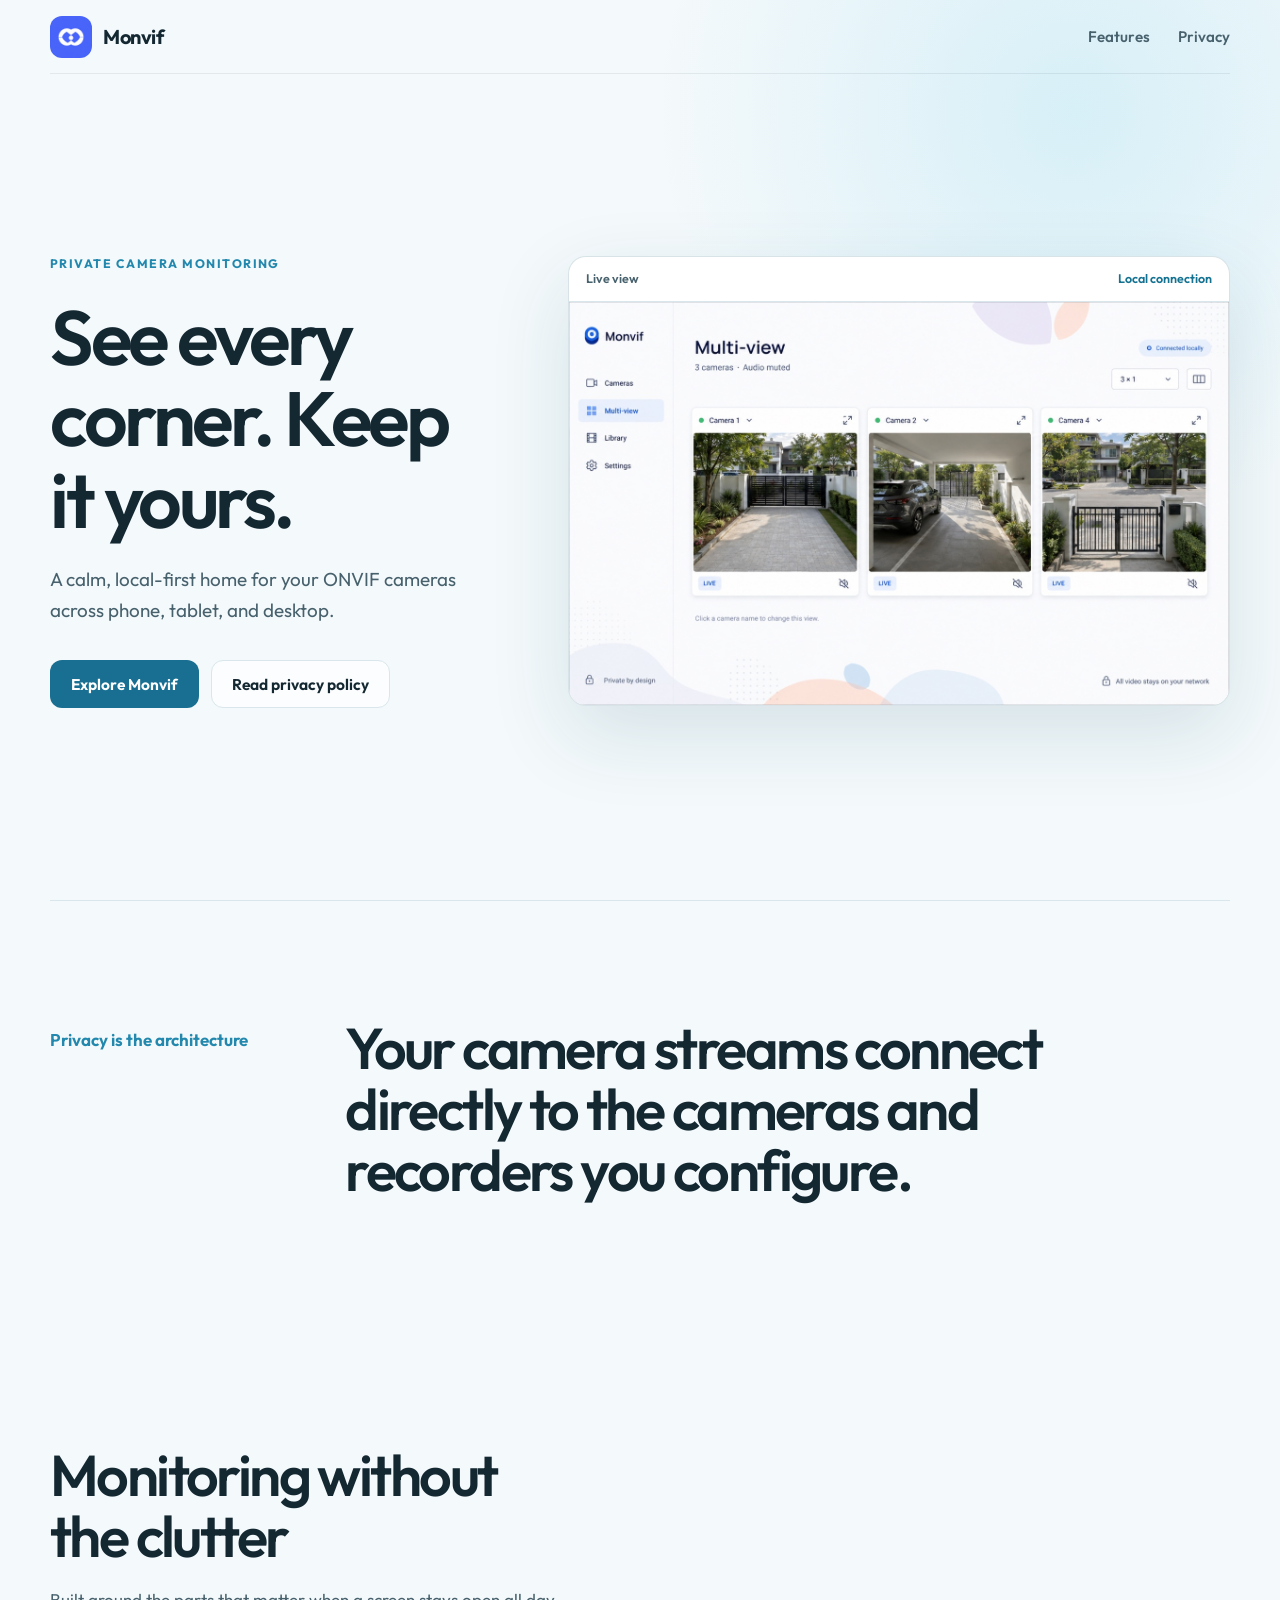
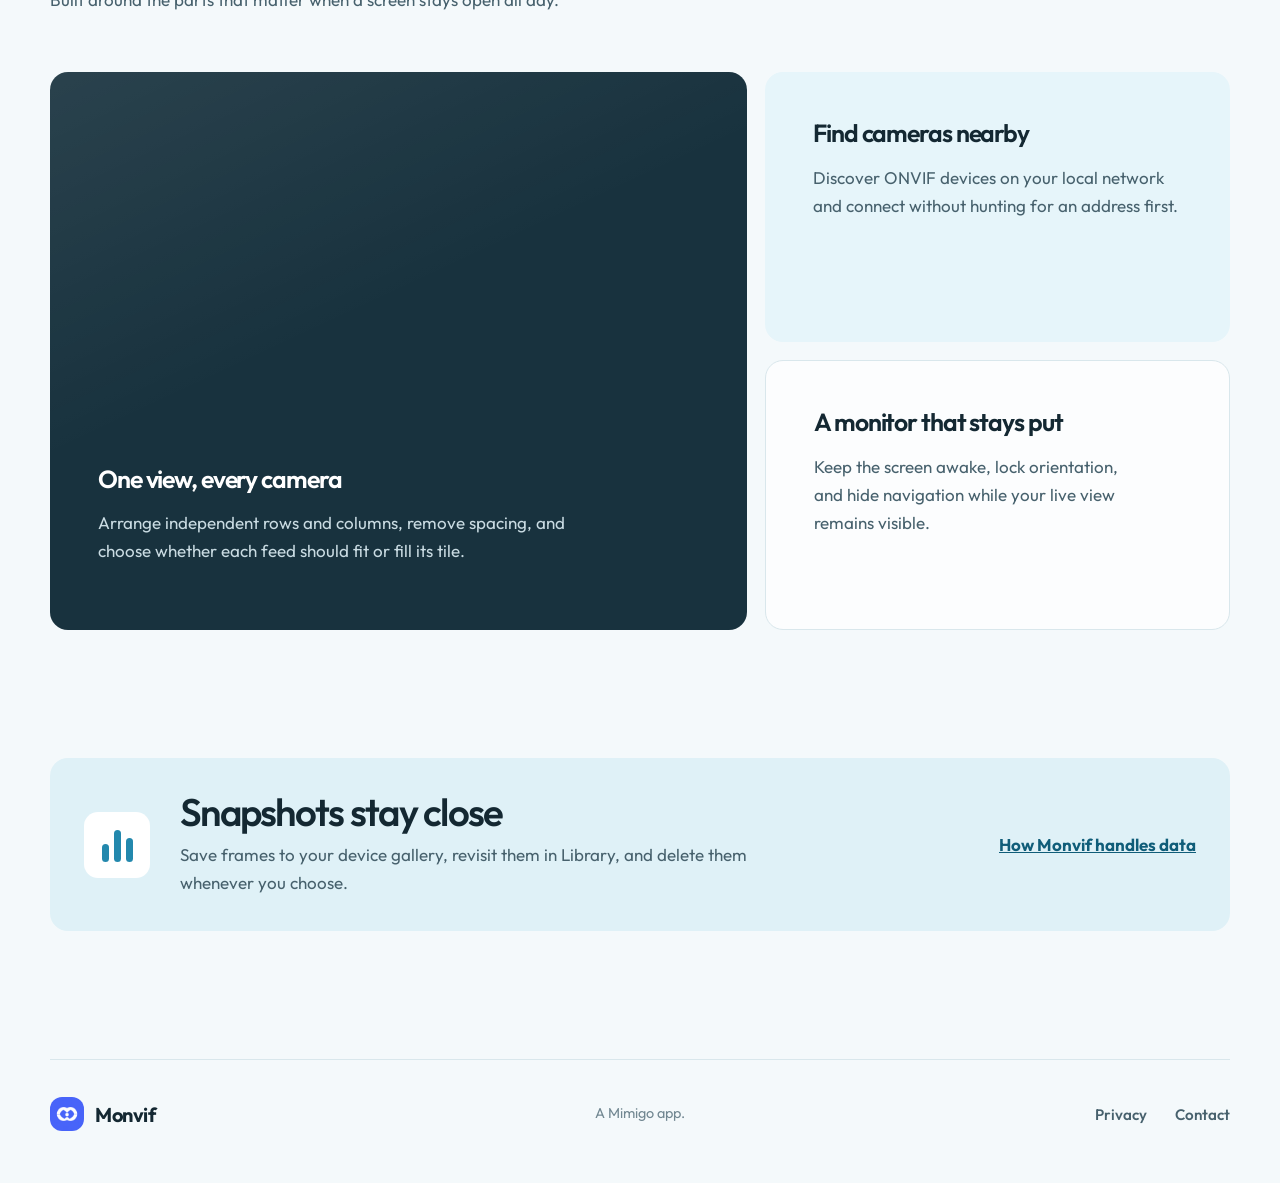
==== index.html @ 328e6609 "Publish Monvif product and privacy site" ====
<!doctype html>
<html lang="en">
  <head>
    <meta charset="utf-8" />
    <meta name="viewport" content="width=device-width, initial-scale=1" />
    <meta name="theme-color" content="#f4f9fb" />
    <meta
      name="description"
      content="Monvif is a private, local-first ONVIF camera monitor for phones, tablets, and desktop computers."
    />
    <title>Monvif | Private camera monitoring</title>
    <link rel="icon" href="assets/monvif-icon.png" />
    <link rel="stylesheet" href="styles.css" />
  </head>
  <body>
    <a class="skip-link" href="#main">Skip to content</a>

    <header class="site-header">
      <a class="brand" href="/" aria-label="Monvif home">
        <img src="assets/monvif-icon.png" alt="" width="42" height="42" />
        <span>Monvif</span>
      </a>
      <nav aria-label="Primary navigation">
        <a href="#features">Features</a>
        <a href="privacy/">Privacy</a>
      </nav>
    </header>

    <main id="main">
      <section class="hero">
        <div class="hero-copy">
          <p class="eyebrow">Private camera monitoring</p>
          <h1>See every corner. Keep it yours.</h1>
          <p class="hero-lead">
            A calm, local-first home for your ONVIF cameras across phone,
            tablet, and desktop.
          </p>
          <div class="hero-actions">
            <a class="button button-primary" href="#features">Explore Monvif</a>
            <a class="button button-secondary" href="privacy/">Read privacy policy</a>
          </div>
        </div>

        <figure class="product-visual">
          <div class="visual-topline" aria-hidden="true">
            <span>Live view</span>
            <span>Local connection</span>
          </div>
          <img
            src="assets/monvif-multiview.jpg"
            alt="Monvif multi-view showing three camera feeds in a clean desktop interface"
            width="1400"
            height="854"
          />
        </figure>
      </section>

      <section class="principle" aria-labelledby="principle-title">
        <p>Privacy is the architecture</p>
        <h2 id="principle-title">
          Your camera streams connect directly to the cameras and recorders
          you configure.
        </h2>
      </section>

      <section class="features" id="features" aria-labelledby="features-title">
        <div class="section-intro">
          <h2 id="features-title">Monitoring without the clutter</h2>
          <p>
            Built around the parts that matter when a screen stays open all day.
          </p>
        </div>

        <div class="feature-layout">
          <article class="feature feature-large">
            <div>
              <h3>One view, every camera</h3>
              <p>
                Arrange independent rows and columns, remove spacing, and choose
                whether each feed should fit or fill its tile.
              </p>
            </div>
          </article>

          <article class="feature feature-tinted">
            <h3>Find cameras nearby</h3>
            <p>
              Discover ONVIF devices on your local network and connect without
              hunting for an address first.
            </p>
          </article>

          <article class="feature feature-quiet">
            <h3>A monitor that stays put</h3>
            <p>
              Keep the screen awake, lock orientation, and hide navigation while
              your live view remains visible.
            </p>
          </article>
        </div>
      </section>

      <section class="local-note" aria-labelledby="local-title">
        <div class="local-mark" aria-hidden="true">
          <span></span><span></span><span></span>
        </div>
        <div>
          <h2 id="local-title">Snapshots stay close</h2>
          <p>
            Save frames to your device gallery, revisit them in Library, and
            delete them whenever you choose.
          </p>
        </div>
        <a href="privacy/">How Monvif handles data</a>
      </section>
    </main>

    <footer>
      <a class="brand footer-brand" href="/">
        <img src="assets/monvif-icon.png" alt="" width="34" height="34" />
        <span>Monvif</span>
      </a>
      <p>A Mimigo app.</p>
      <div class="footer-links">
        <a href="privacy/">Privacy</a>
        <a href="https://github.com/saadqc/saadqc.github.io/issues">Contact</a>
      </div>
    </footer>
  </body>
</html>
---- styles.css ----
@font-face {
  font-family: "Outfit";
  src: url("assets/Outfit-Variable.ttf") format("truetype");
  font-weight: 100 900;
  font-style: normal;
  font-display: swap;
}

:root {
  color-scheme: light;
  --ink: #142832;
  --ink-soft: #47616d;
  --muted: #718791;
  --sky: #9fdcf0;
  --sky-strong: #2388ad;
  --sky-pale: #e6f5fa;
  --canvas: #f4f9fb;
  --surface: #ffffff;
  --line: #d9e7ec;
  --radius: 18px;
  --shadow: 0 28px 80px rgba(27, 91, 113, 0.14);
}

* {
  box-sizing: border-box;
}

html {
  scroll-behavior: smooth;
}

body {
  margin: 0;
  min-width: 320px;
  color: var(--ink);
  background:
    radial-gradient(circle at 84% 4%, rgba(159, 220, 240, 0.34), transparent 26rem),
    var(--canvas);
  font-family: "Outfit", ui-sans-serif, system-ui, sans-serif;
  font-size: 17px;
  line-height: 1.65;
  -webkit-font-smoothing: antialiased;
}

a {
  color: inherit;
}

a:focus-visible {
  outline: 3px solid var(--sky-strong);
  outline-offset: 4px;
}

.skip-link {
  position: fixed;
  z-index: 50;
  top: 12px;
  left: 12px;
  padding: 10px 14px;
  transform: translateY(-180%);
  border-radius: 10px;
  color: #fff;
  background: var(--ink);
}

.skip-link:focus {
  transform: translateY(0);
}

.site-header,
main,
footer {
  width: min(1180px, calc(100% - 48px));
  margin-inline: auto;
}

.site-header {
  display: flex;
  align-items: center;
  justify-content: space-between;
  min-height: 74px;
  border-bottom: 1px solid rgba(20, 40, 50, 0.08);
}

.brand {
  display: inline-flex;
  align-items: center;
  gap: 11px;
  color: var(--ink);
  font-size: 1.25rem;
  font-weight: 680;
  letter-spacing: -0.025em;
  text-decoration: none;
}

.brand img {
  border-radius: 12px;
}

nav,
.footer-links {
  display: flex;
  align-items: center;
  gap: 28px;
}

nav a,
.footer-links a {
  color: var(--ink-soft);
  font-size: 0.95rem;
  font-weight: 560;
  text-decoration: none;
}

nav a:hover,
.footer-links a:hover {
  color: var(--sky-strong);
}

.hero {
  display: grid;
  grid-template-columns: minmax(0, 0.84fr) minmax(520px, 1.3fr);
  align-items: center;
  gap: clamp(48px, 7vw, 96px);
  min-height: calc(100dvh - 74px);
  padding: 64px 0 76px;
}

.hero-copy,
.product-visual,
.feature-layout > * {
  min-width: 0;
}

.eyebrow {
  margin: 0 0 22px;
  color: var(--sky-strong);
  font-size: 0.77rem;
  font-weight: 720;
  letter-spacing: 0.12em;
  text-transform: uppercase;
}

h1,
h2,
h3,
p {
  text-wrap: pretty;
}

h1,
h2,
h3 {
  margin-top: 0;
  line-height: 1.06;
  letter-spacing: -0.045em;
}

h1 {
  max-width: 10ch;
  margin-bottom: 24px;
  font-size: clamp(3.25rem, 6vw, 6.2rem);
  font-weight: 590;
}

h2 {
  font-size: clamp(2.35rem, 4.5vw, 4.25rem);
  font-weight: 570;
}

h3 {
  margin-bottom: 14px;
  font-size: 1.55rem;
  font-weight: 620;
}

.hero-lead {
  max-width: 33rem;
  margin: 0;
  color: var(--ink-soft);
  font-size: 1.18rem;
}

.hero-actions {
  display: flex;
  flex-wrap: wrap;
  gap: 12px;
  margin-top: 34px;
}

.button {
  display: inline-flex;
  min-height: 48px;
  align-items: center;
  justify-content: center;
  padding: 11px 20px;
  border: 1px solid transparent;
  border-radius: 12px;
  font-size: 0.97rem;
  font-weight: 650;
  line-height: 1;
  text-decoration: none;
  transition: transform 160ms ease, background-color 160ms ease, border-color 160ms ease;
}

.button:hover {
  transform: translateY(-2px);
}

.button:active {
  transform: translateY(1px);
}

.button-primary {
  color: #fff;
  background: #196f91;
}

.button-primary:hover {
  background: #105d79;
}

.button-secondary {
  color: var(--ink);
  border-color: var(--line);
  background: rgba(255, 255, 255, 0.78);
}

.button-secondary:hover {
  border-color: #acd5e3;
  background: var(--surface);
}

.product-visual {
  position: relative;
  margin: 0;
  overflow: hidden;
  border: 1px solid rgba(87, 137, 155, 0.24);
  border-radius: var(--radius);
  background: var(--surface);
  box-shadow: var(--shadow);
  animation: settle 700ms cubic-bezier(0.2, 0.8, 0.2, 1) both;
}

.visual-topline {
  display: flex;
  align-items: center;
  justify-content: space-between;
  min-height: 45px;
  padding: 0 17px;
  color: var(--ink-soft);
  border-bottom: 1px solid var(--line);
  font-size: 0.78rem;
  font-weight: 610;
}

.visual-topline span:last-child {
  color: #147291;
}

.product-visual img {
  display: block;
  width: 100%;
  height: auto;
}

.principle {
  display: grid;
  grid-template-columns: 0.42fr 1.58fr;
  gap: 60px;
  align-items: start;
  padding: 116px 0 132px;
  border-top: 1px solid var(--line);
}

.principle > p {
  margin: 9px 0 0;
  color: var(--sky-strong);
  font-weight: 650;
}

.principle h2 {
  max-width: 19ch;
  margin-bottom: 0;
}

.features {
  padding: 112px 0 128px;
}

.section-intro {
  max-width: 660px;
  margin-bottom: 58px;
}

.section-intro h2 {
  margin-bottom: 20px;
}

.section-intro p,
.feature p,
.local-note p,
.policy-content p {
  color: var(--ink-soft);
}

.feature-layout {
  display: grid;
  grid-template-columns: 1.2fr 0.8fr;
  gap: 18px;
}

.feature {
  min-height: 270px;
  padding: clamp(28px, 4vw, 48px);
  border-radius: var(--radius);
}

.feature-large {
  display: flex;
  grid-row: span 2;
  flex-direction: column;
  justify-content: flex-end;
  min-height: 558px;
  color: #fff;
  background:
    linear-gradient(155deg, rgba(255, 255, 255, 0.08), transparent 44%),
    #18323e;
}

.feature-large p {
  max-width: 31rem;
  color: #c9dbe2;
}

.feature-tinted {
  background: var(--sky-pale);
}

.feature-quiet {
  border: 1px solid var(--line);
  background: rgba(255, 255, 255, 0.72);
}

.local-note {
  display: grid;
  grid-template-columns: auto 1fr auto;
  gap: 30px;
  align-items: center;
  margin-bottom: 128px;
  padding: 34px;
  border-radius: var(--radius);
  background: #dff1f7;
}

.local-note h2 {
  margin-bottom: 8px;
  font-size: clamp(1.8rem, 3vw, 2.7rem);
}

.local-note p {
  max-width: 40rem;
  margin: 0;
}

.local-note > a {
  color: #105d79;
  font-weight: 670;
  white-space: nowrap;
}

.local-mark {
  display: flex;
  width: 66px;
  height: 66px;
  align-items: flex-end;
  justify-content: center;
  gap: 5px;
  padding: 16px;
  border-radius: 14px;
  background: var(--surface);
}

.local-mark span {
  width: 7px;
  border-radius: 5px;
  background: var(--sky-strong);
}

.local-mark span:nth-child(1) { height: 18px; }
.local-mark span:nth-child(2) { height: 32px; }
.local-mark span:nth-child(3) { height: 24px; }

footer {
  display: grid;
  grid-template-columns: 1fr auto 1fr;
  align-items: center;
  padding: 28px 0 42px;
  border-top: 1px solid var(--line);
}

footer p {
  color: var(--muted);
  font-size: 0.9rem;
}

.footer-links {
  justify-self: end;
}

.policy-shell {
  display: grid;
  grid-template-columns: minmax(260px, 0.62fr) minmax(0, 1.38fr);
  gap: clamp(60px, 9vw, 132px);
  align-items: start;
  padding: 92px 0 132px;
}

.policy-aside {
  position: sticky;
  top: 42px;
}

.policy-aside h1 {
  max-width: 8ch;
  margin-bottom: 18px;
  font-size: clamp(3rem, 5vw, 5rem);
}

.policy-aside > p:not(.eyebrow) {
  margin-bottom: 30px;
  color: var(--muted);
}

.policy-content {
  padding: clamp(28px, 5vw, 64px);
  border: 1px solid var(--line);
  border-radius: var(--radius);
  background: rgba(255, 255, 255, 0.88);
  box-shadow: 0 24px 70px rgba(33, 90, 109, 0.09);
}

.policy-summary {
  margin: 0 0 64px;
  color: var(--ink) !important;
  font-size: clamp(1.45rem, 2.5vw, 2.1rem);
  font-weight: 520;
  line-height: 1.32;
  letter-spacing: -0.025em;
}

.policy-content section {
  padding-top: 34px;
  margin-top: 34px;
  border-top: 1px solid var(--line);
}

.policy-content h2 {
  margin-bottom: 16px;
  font-size: 1.55rem;
  letter-spacing: -0.025em;
}

.policy-content p {
  max-width: 64ch;
  margin-bottom: 18px;
}

.policy-contact {
  padding: 34px !important;
  border: 0 !important;
  border-radius: 14px;
  background: var(--sky-pale);
}

.policy-contact .button {
  margin-top: 8px;
}

@keyframes settle {
  from { opacity: 0; transform: translateY(18px); }
  to { opacity: 1; transform: translateY(0); }
}

@media (max-width: 900px) {
  .hero {
    grid-template-columns: 1fr;
    min-height: auto;
    padding-top: 74px;
  }

  .hero-copy {
    max-width: 650px;
  }

  .principle,
  .policy-shell {
    grid-template-columns: 1fr;
  }

  .principle {
    gap: 24px;
  }

  .policy-aside {
    position: static;
  }
}

@media (max-width: 680px) {
  .site-header,
  main,
  footer {
    width: calc(100% - 32px);
    max-width: 1180px;
  }

  .site-header {
    min-height: 66px;
  }

  .site-header nav {
    gap: 16px;
  }

  .site-header nav a:first-child {
    display: none;
  }

  .hero {
    width: 100%;
    gap: 48px;
    padding: 64px 0 90px;
    overflow: hidden;
  }

  h1 {
    width: 100%;
    max-width: 9ch;
    font-size: clamp(3rem, 14vw, 4.25rem);
    overflow-wrap: anywhere;
  }

  .product-visual {
    width: 100%;
  }

  .hero-actions,
  .hero-actions .button {
    width: 100%;
    max-width: 100%;
  }

  .principle {
    padding: 88px 0 104px;
  }

  .features {
    padding: 84px 0 104px;
  }

  .feature-layout {
    grid-template-columns: 1fr;
  }

  .feature-large {
    grid-row: auto;
    min-height: 410px;
  }

  .local-note {
    grid-template-columns: 1fr;
    margin-bottom: 96px;
  }

  .local-note > a {
    white-space: normal;
  }

  footer {
    grid-template-columns: 1fr auto;
    gap: 12px;
  }

  footer p {
    display: none;
  }

  .footer-links {
    gap: 16px;
  }

  .policy-shell {
    gap: 46px;
    padding: 64px 0 96px;
  }

  .policy-content {
    padding: 24px;
  }

  .policy-contact {
    padding: 24px !important;
  }
}

@media (prefers-reduced-motion: reduce) {
  html {
    scroll-behavior: auto;
  }

  *,
  *::before,
  *::after {
    animation-duration: 0.01ms !important;
    animation-iteration-count: 1 !important;
    transition-duration: 0.01ms !important;
  }
}
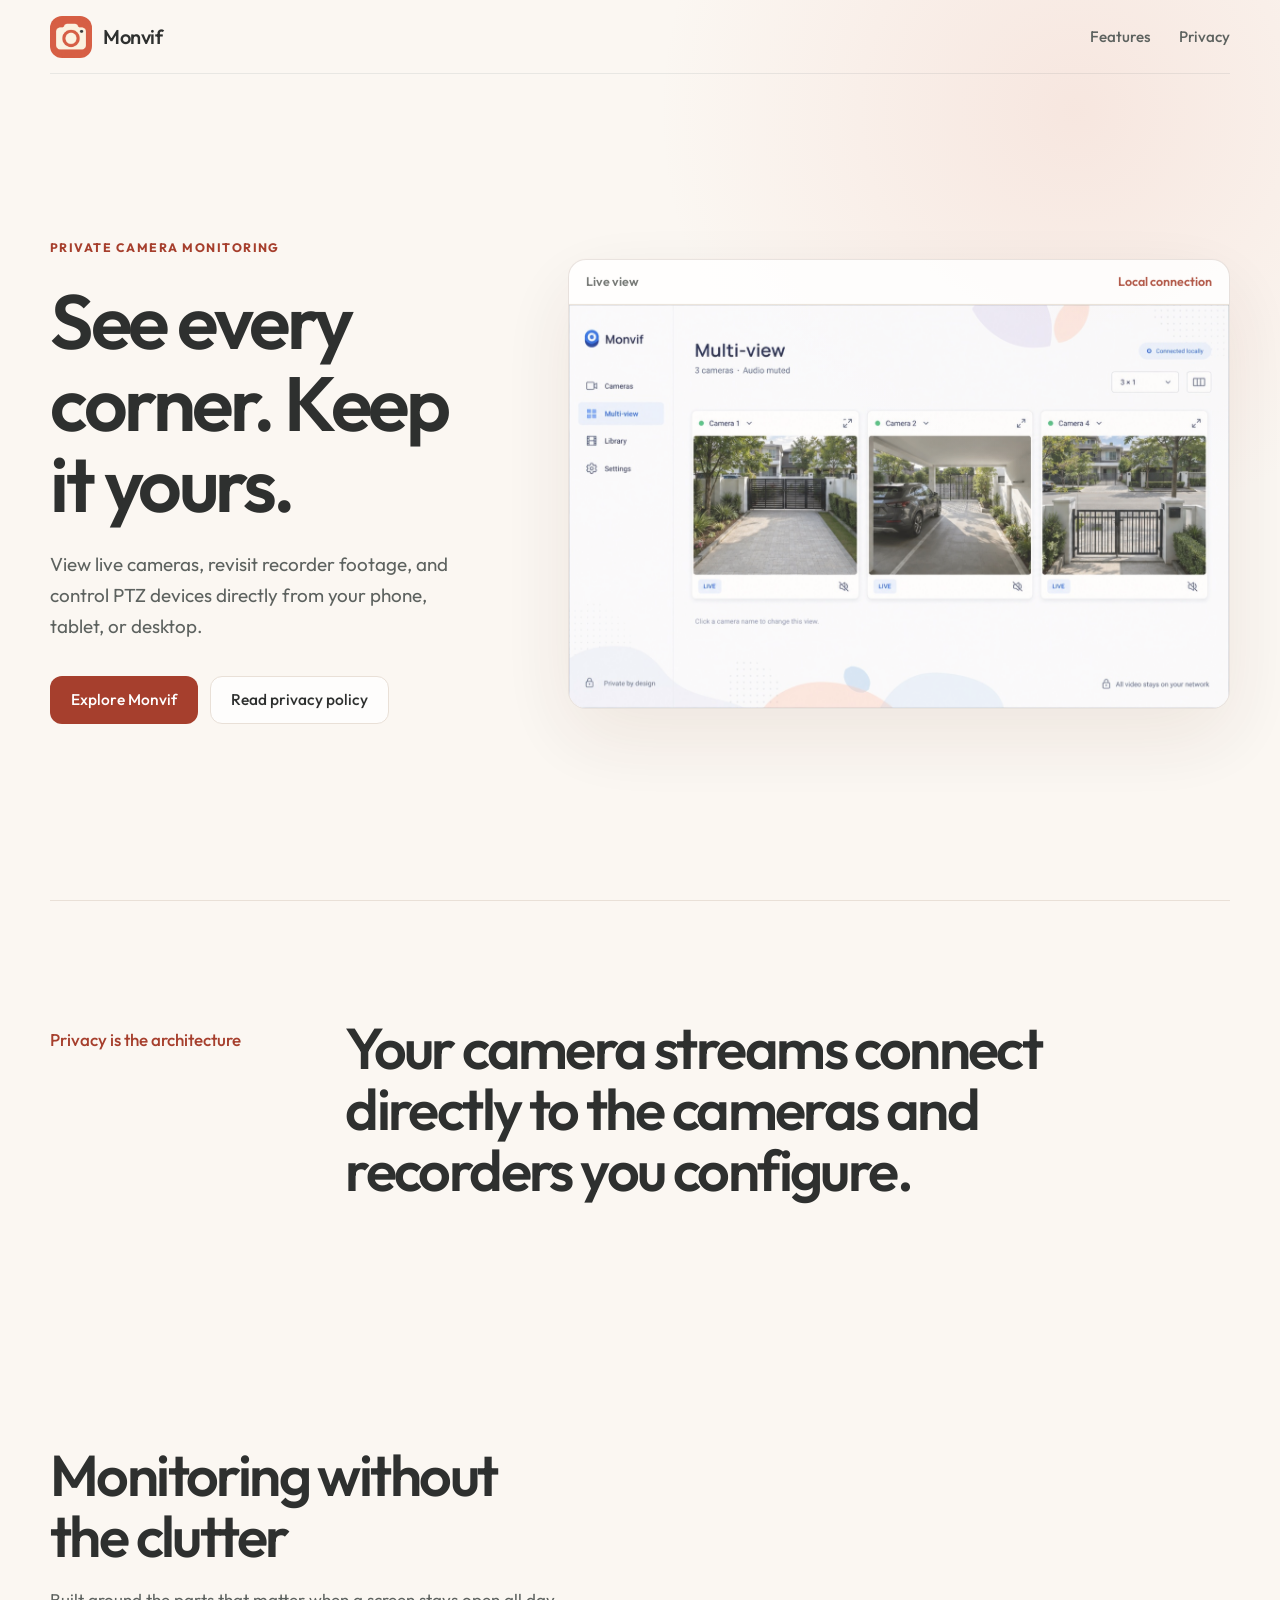
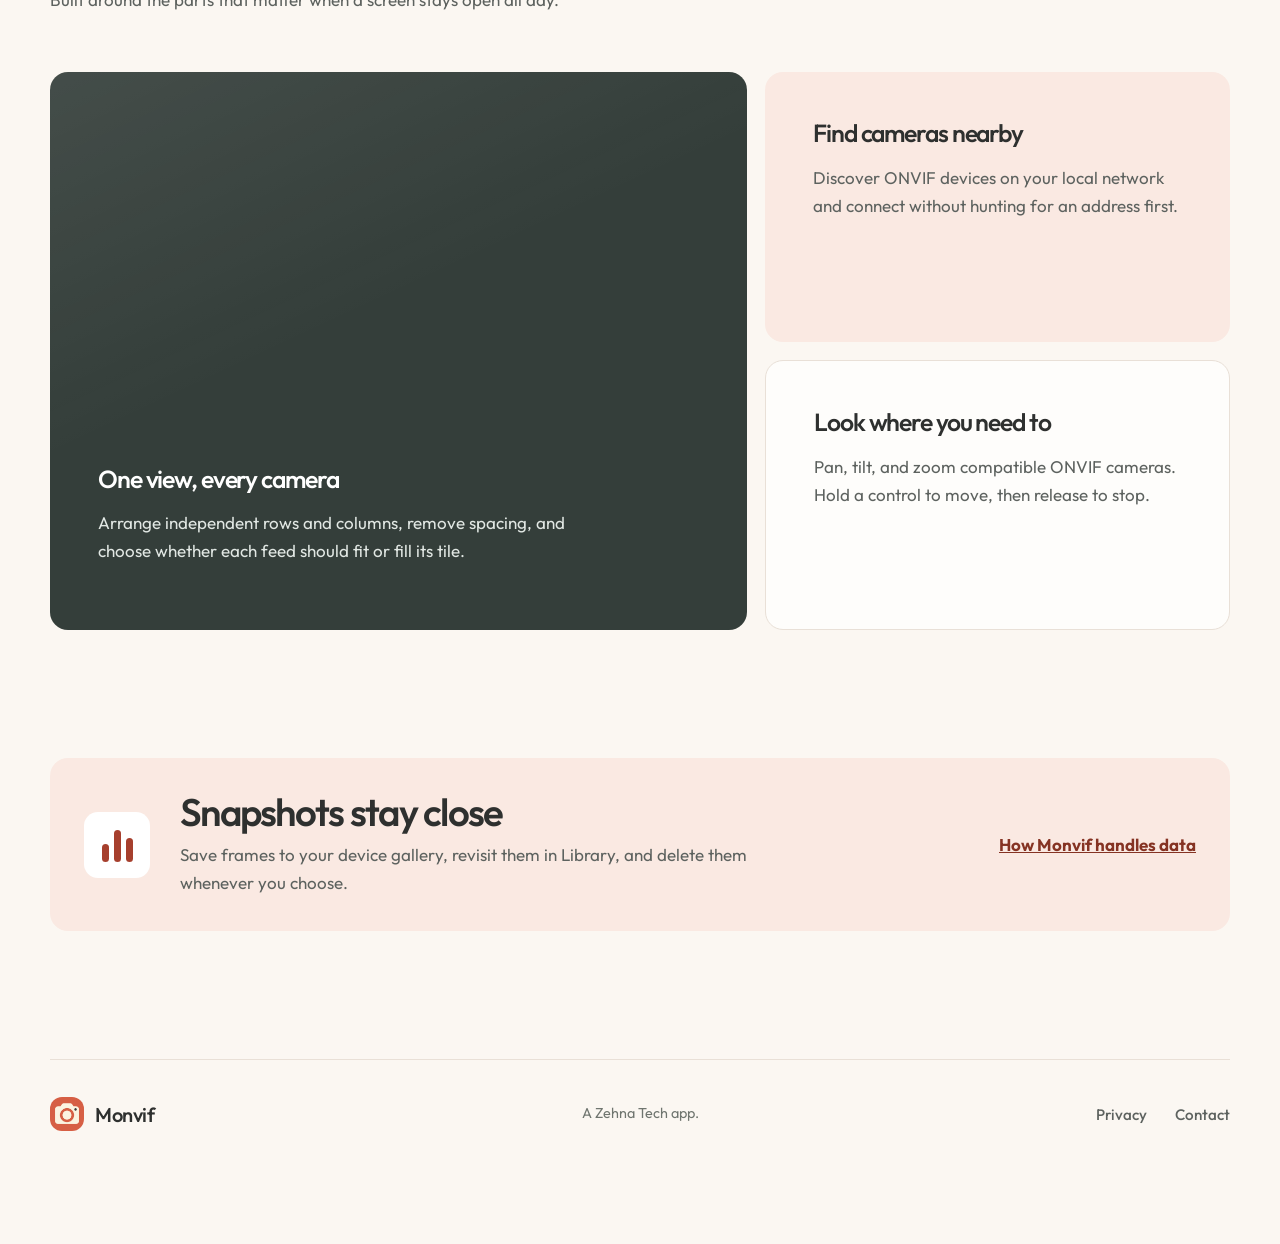
==== commit 06bebcb4: "Publish Monvif pages for Zehna Tech at dedicated URLs" ====
--- a/index.html
+++ b/index.html
@@ -3,128 +3,9 @@
   <head>
     <meta charset="utf-8" />
     <meta name="viewport" content="width=device-width, initial-scale=1" />
-    <meta name="theme-color" content="#f4f9fb" />
-    <meta
-      name="description"
-      content="Monvif is a private, local-first ONVIF camera monitor for phones, tablets, and desktop computers."
-    />
-    <title>Monvif | Private camera monitoring</title>
-    <link rel="icon" href="assets/monvif-icon.png" />
-    <link rel="stylesheet" href="styles.css" />
+    <meta http-equiv="refresh" content="0; url=/monvif/" />
+    <link rel="canonical" href="https://saadqc.github.io/monvif/" />
+    <title>Monvif by Zehna Tech</title>
   </head>
-  <body>
-    <a class="skip-link" href="#main">Skip to content</a>
-
-    <header class="site-header">
-      <a class="brand" href="/" aria-label="Monvif home">
-        <img src="assets/monvif-icon.png" alt="" width="42" height="42" />
-        <span>Monvif</span>
-      </a>
-      <nav aria-label="Primary navigation">
-        <a href="#features">Features</a>
-        <a href="privacy/">Privacy</a>
-      </nav>
-    </header>
-
-    <main id="main">
-      <section class="hero">
-        <div class="hero-copy">
-          <p class="eyebrow">Private camera monitoring</p>
-          <h1>See every corner. Keep it yours.</h1>
-          <p class="hero-lead">
-            A calm, local-first home for your ONVIF cameras across phone,
-            tablet, and desktop.
-          </p>
-          <div class="hero-actions">
-            <a class="button button-primary" href="#features">Explore Monvif</a>
-            <a class="button button-secondary" href="privacy/">Read privacy policy</a>
-          </div>
-        </div>
-
-        <figure class="product-visual">
-          <div class="visual-topline" aria-hidden="true">
-            <span>Live view</span>
-            <span>Local connection</span>
-          </div>
-          <img
-            src="assets/monvif-multiview.jpg"
-            alt="Monvif multi-view showing three camera feeds in a clean desktop interface"
-            width="1400"
-            height="854"
-          />
-        </figure>
-      </section>
-
-      <section class="principle" aria-labelledby="principle-title">
-        <p>Privacy is the architecture</p>
-        <h2 id="principle-title">
-          Your camera streams connect directly to the cameras and recorders
-          you configure.
-        </h2>
-      </section>
-
-      <section class="features" id="features" aria-labelledby="features-title">
-        <div class="section-intro">
-          <h2 id="features-title">Monitoring without the clutter</h2>
-          <p>
-            Built around the parts that matter when a screen stays open all day.
-          </p>
-        </div>
-
-        <div class="feature-layout">
-          <article class="feature feature-large">
-            <div>
-              <h3>One view, every camera</h3>
-              <p>
-                Arrange independent rows and columns, remove spacing, and choose
-                whether each feed should fit or fill its tile.
-              </p>
-            </div>
-          </article>
-
-          <article class="feature feature-tinted">
-            <h3>Find cameras nearby</h3>
-            <p>
-              Discover ONVIF devices on your local network and connect without
-              hunting for an address first.
-            </p>
-          </article>
-
-          <article class="feature feature-quiet">
-            <h3>A monitor that stays put</h3>
-            <p>
-              Keep the screen awake, lock orientation, and hide navigation while
-              your live view remains visible.
-            </p>
-          </article>
-        </div>
-      </section>
-
-      <section class="local-note" aria-labelledby="local-title">
-        <div class="local-mark" aria-hidden="true">
-          <span></span><span></span><span></span>
-        </div>
-        <div>
-          <h2 id="local-title">Snapshots stay close</h2>
-          <p>
-            Save frames to your device gallery, revisit them in Library, and
-            delete them whenever you choose.
-          </p>
-        </div>
-        <a href="privacy/">How Monvif handles data</a>
-      </section>
-    </main>
-
-    <footer>
-      <a class="brand footer-brand" href="/">
-        <img src="assets/monvif-icon.png" alt="" width="34" height="34" />
-        <span>Monvif</span>
-      </a>
-      <p>A Mimigo app.</p>
-      <div class="footer-links">
-        <a href="privacy/">Privacy</a>
-        <a href="https://github.com/saadqc/saadqc.github.io/issues">Contact</a>
-      </div>
-    </footer>
-  </body>
+  <body><p><a href="/monvif/">Visit Monvif by Zehna Tech</a></p></body>
 </html>
